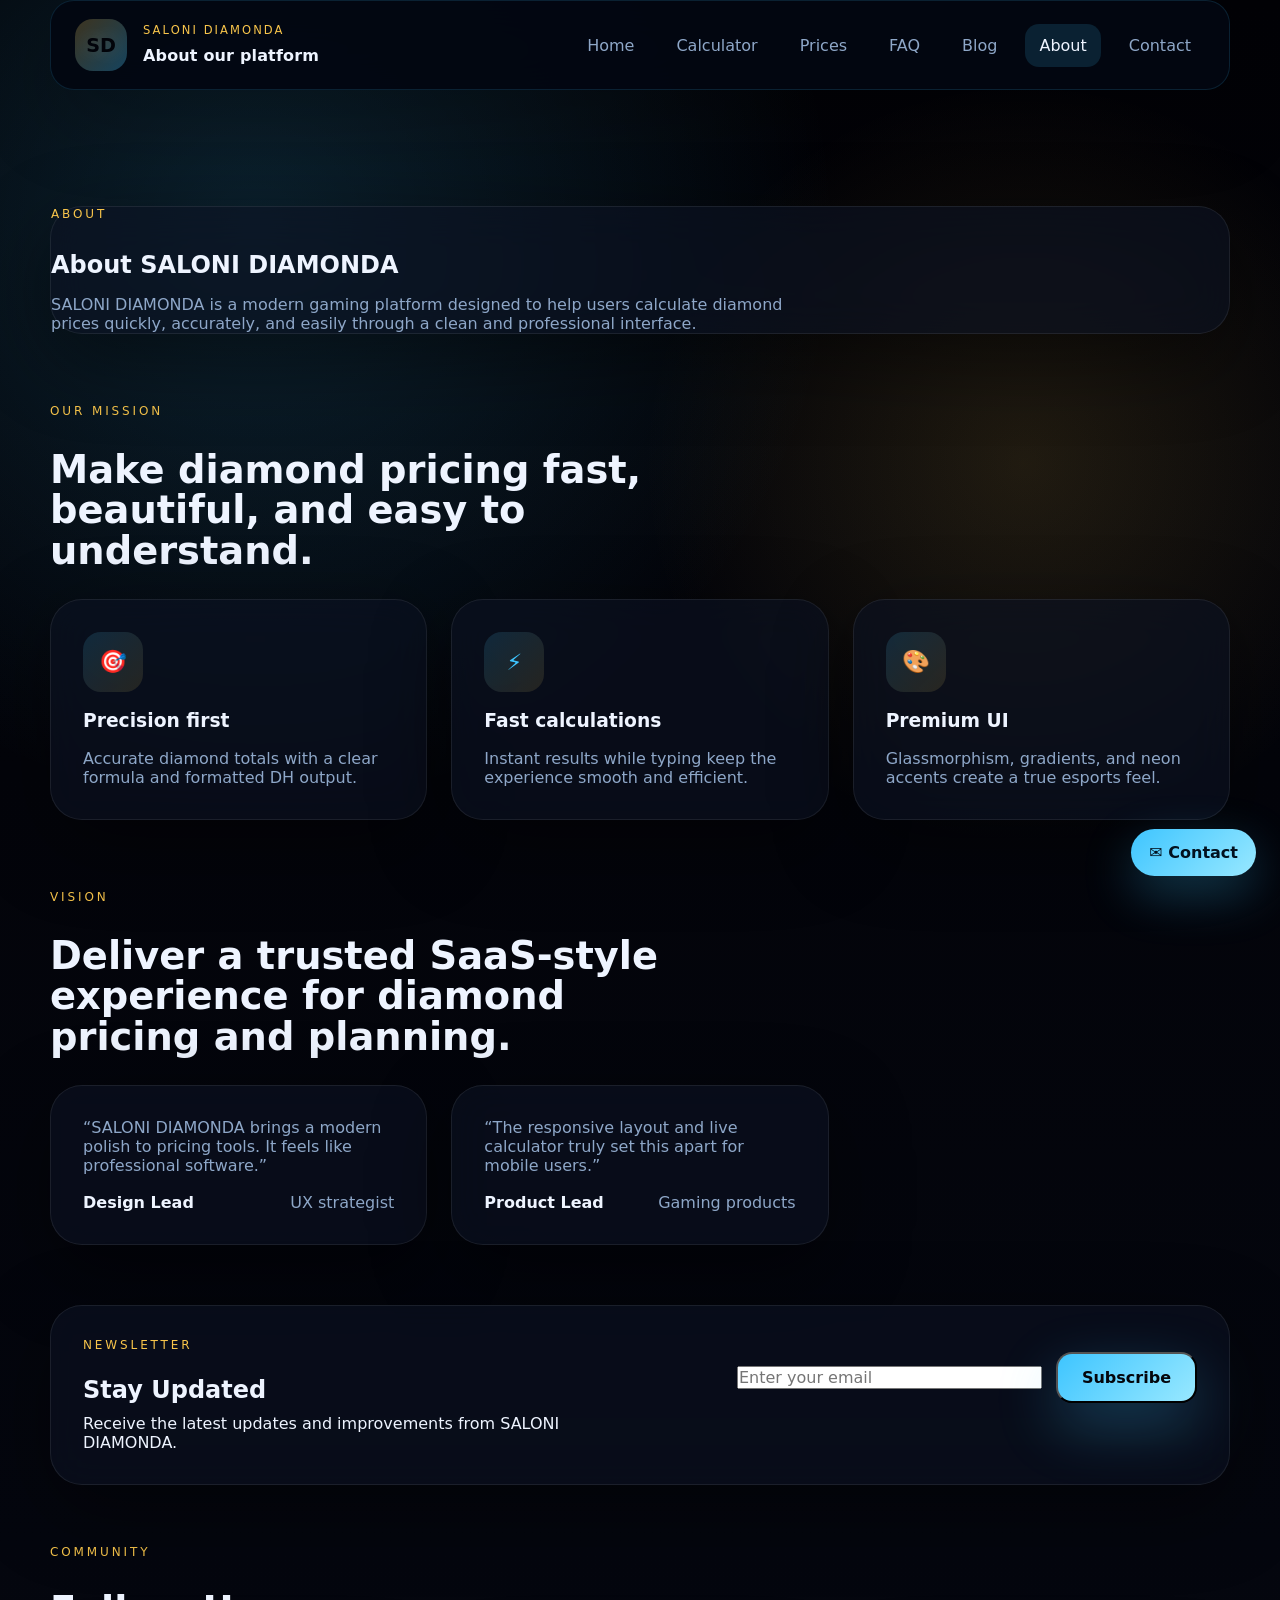
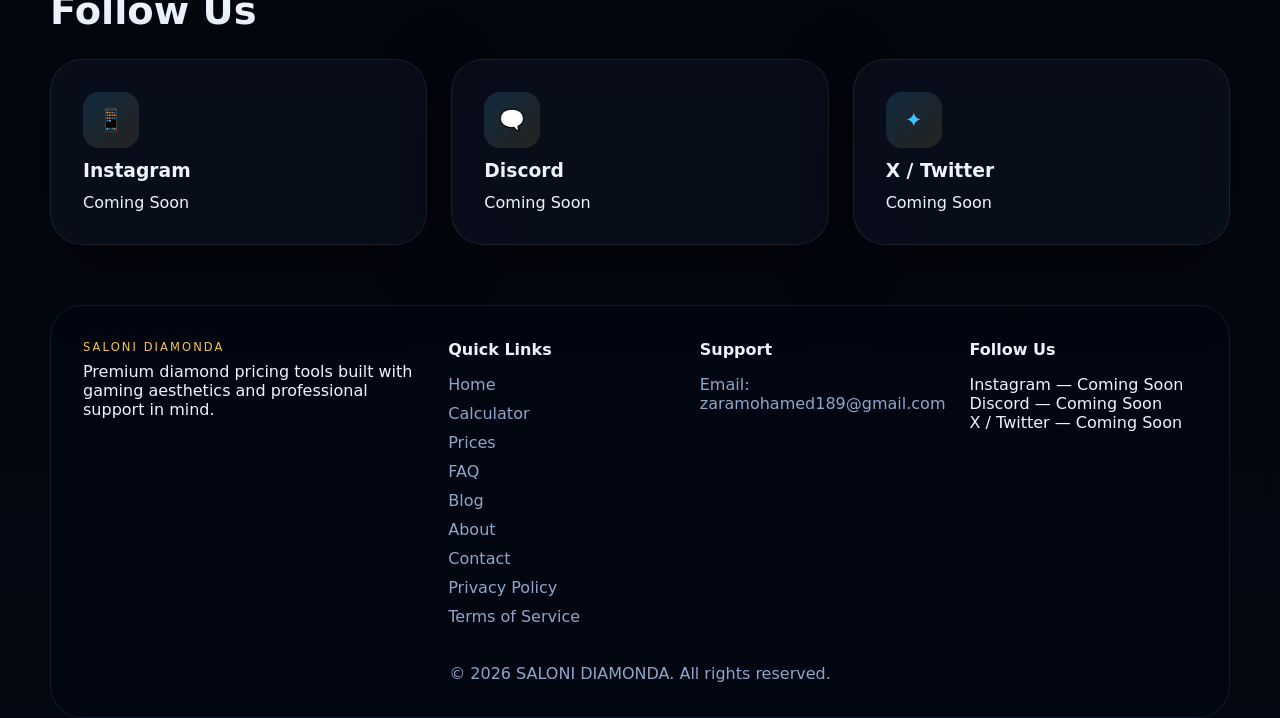
==== about.html @ 2b118fd1 "First website upload" ====
﻿<!DOCTYPE html>
<html lang="en">
<head>
  <meta charset="UTF-8">
  <meta name="viewport" content="width=device-width, initial-scale=1.0">
  <title>About SALONI DIAMONDA</title>
  <meta name="description" content="Learn about SALONI DIAMONDA, the premium gaming diamond pricing platform with live calculation and esports-inspired UX.">
  <meta property="og:title" content="About SALONI DIAMONDA">
  <meta property="og:description" content="Discover the premium diamond pricing experience built for gamers and traders.">
  <meta property="og:type" content="website">
  <link rel="stylesheet" href="css/style.css">
</head>
<body>
  <header class="site-header">
    <div class="brand-wrap">
      <div class="logo-icon">SD</div>
      <div>
        <p class="eyebrow">SALONI DIAMONDA</p>
        <h1 class="brand-title">About our platform</h1>
      </div>
    </div>
    <button class="nav-toggle" aria-label="Toggle navigation">Menu</button>
    <nav class="main-nav">
      <a href="index.html">Home</a>
      <a href="calculator.html">Calculator</a>
      <a href="index.html#pricing">Prices</a>
      <a href="index.html#faq">FAQ</a>
      <a href="index.html#blog">Blog</a>
      <a href="about.html" class="active">About</a>
      <a href="contact.html">Contact</a>
    </nav>
  </header>

  <main>
    <section class="section-block">
      <div class="page-banner glass-card">
        <span class="section-label">About</span>
        <h2>About SALONI DIAMONDA</h2>
        <p>SALONI DIAMONDA is a modern gaming platform designed to help users calculate diamond prices quickly, accurately, and easily through a clean and professional interface.</p>
      </div>
    </section>

    <section class="section-block">
      <div class="section-head">
        <span class="section-label">Our mission</span>
        <h2>Make diamond pricing fast, beautiful, and easy to understand.</h2>
      </div>
      <div class="feature-grid">
        <article class="feature-card glass-card">
          <div class="feature-icon">🎯</div>
          <h3>Precision first</h3>
          <p>Accurate diamond totals with a clear formula and formatted DH output.</p>
        </article>
        <article class="feature-card glass-card">
          <div class="feature-icon">⚡</div>
          <h3>Fast calculations</h3>
          <p>Instant results while typing keep the experience smooth and efficient.</p>
        </article>
        <article class="feature-card glass-card">
          <div class="feature-icon">🎨</div>
          <h3>Premium UI</h3>
          <p>Glassmorphism, gradients, and neon accents create a true esports feel.</p>
        </article>
      </div>
    </section>

    <section class="section-block">
      <div class="section-head">
        <span class="section-label">Vision</span>
        <h2>Deliver a trusted SaaS-style experience for diamond pricing and planning.</h2>
      </div>
      <div class="testimonial-grid">
        <article class="testimonial-card glass-card">
          <p>“SALONI DIAMONDA brings a modern polish to pricing tools. It feels like professional software.”</p>
          <div><strong>Design Lead</strong><span>UX strategist</span></div>
        </article>
        <article class="testimonial-card glass-card">
          <p>“The responsive layout and live calculator truly set this apart for mobile users.”</p>
          <div><strong>Product Lead</strong><span>Gaming products</span></div>
        </article>
      </div>
    </section>

    <section class="section-block newsletter-section">
      <div class="glass-card newsletter-card">
        <div>
          <span class="section-label">Newsletter</span>
          <h2>Stay Updated</h2>
          <p>Receive the latest updates and improvements from SALONI DIAMONDA.</p>
        </div>
        <form class="newsletter-form" aria-label="Newsletter subscription form">
          <input type="email" placeholder="Enter your email" required>
          <button type="submit" class="button button-primary">Subscribe</button>
          <p class="form-status" role="status" aria-live="polite"></p>
        </form>
      </div>
    </section>

    <section class="section-block follow-section">
      <div class="section-head">
        <span class="section-label">Community</span>
        <h2>Follow Us</h2>
      </div>
      <div class="social-grid">
        <article class="social-card glass-card">
          <div class="social-icon">📱</div>
          <h3>Instagram</h3>
          <p>Coming Soon</p>
        </article>
        <article class="social-card glass-card">
          <div class="social-icon">🗨️</div>
          <h3>Discord</h3>
          <p>Coming Soon</p>
        </article>
        <article class="social-card glass-card">
          <div class="social-icon">✦</div>
          <h3>X / Twitter</h3>
          <p>Coming Soon</p>
        </article>
      </div>
    </section>
  </main>

  <footer class="site-footer">
    <div class="footer-grid">
      <div>
        <p class="eyebrow">SALONI DIAMONDA</p>
        <p>Premium diamond pricing tools built with gaming aesthetics and professional support in mind.</p>
      </div>
      <div>
        <h4>Quick Links</h4>
        <a href="index.html">Home</a>
        <a href="calculator.html">Calculator</a>
        <a href="index.html#pricing">Prices</a>
        <a href="index.html#faq">FAQ</a>
        <a href="index.html#blog">Blog</a>
        <a href="about.html">About</a>
        <a href="contact.html">Contact</a>
        <a href="privacy.html">Privacy Policy</a>
        <a href="terms.html">Terms of Service</a>
      </div>
      <div>
        <h4>Support</h4>
        <p><a href="mailto:zaramohamed189@gmail.com">Email: zaramohamed189@gmail.com</a></p>
      </div>
      <div>
        <h4>Follow Us</h4>
        <p>Instagram — Coming Soon</p>
        <p>Discord — Coming Soon</p>
        <p>X / Twitter — Coming Soon</p>
      </div>
    </div>
    <p class="footer-copy">© 2026 SALONI DIAMONDA. All rights reserved.</p>
  </footer>

  <a class="floating-contact-btn" href="mailto:zaramohamed189@gmail.com" aria-label="Contact SALONI DIAMONDA">✉ Contact</a>

  <script src="js/script.js"></script>
</body>
</html>
---- css/style.css ----
﻿:root {
  --bg: #03050a;
  --surface: rgba(8, 14, 28, 0.9);
  --surface-strong: rgba(12, 19, 36, 0.98);
  --text: #eef4ff;
  --muted: #8ea7c8;
  --accent: #3ec5ff;
  --gold: #f8c54b;
  --border: rgba(62, 197, 255, 0.18);
  --glass: rgba(12, 18, 34, 0.62);
  --shadow: 0 24px 80px rgba(0, 0, 0, 0.45);
}

* {
  margin: 0;
  padding: 0;
  box-sizing: border-box;
}

html {
  scroll-behavior: smooth;
}

body {
  min-height: 100vh;
  color: var(--text);
  background: radial-gradient(circle at 20% 10%, rgba(62, 197, 255, 0.16), transparent 25%),
    radial-gradient(circle at 80% 20%, rgba(248, 197, 75, 0.12), transparent 18%),
    linear-gradient(180deg, #020206 0%, #050812 100%);
  font-family: Inter, system-ui, -apple-system, BlinkMacSystemFont, 'Segoe UI', sans-serif;
}

img {
  max-width: 100%;
  display: block;
}

a {
  color: inherit;
}

button,
input,
textarea {
  font: inherit;
}

button {
  cursor: pointer;
}

.site-header {
  position: sticky;
  top: 0;
  z-index: 99;
  display: flex;
  align-items: center;
  justify-content: space-between;
  gap: 1rem;
  padding: 18px 24px;
  width: min(1180px, calc(100% - 32px));
  margin: 0 auto;
  background: rgba(3, 7, 18, 0.94);
  border: 1px solid rgba(62, 197, 255, 0.14);
  border-radius: 24px;
  box-shadow: 0 30px 80px rgba(0, 0, 0, 0.22);
  backdrop-filter: blur(20px);
  transition: transform 0.25s ease, border-color 0.25s ease, background 0.25s ease;
}

.site-header.scrolled {
  transform: translateY(-1px);
  border-color: rgba(62, 197, 255, 0.24);
  background: rgba(2, 6, 15, 0.98);
}

.brand-wrap {
  display: flex;
  align-items: center;
  gap: 16px;
}

.logo-icon {
  width: 52px;
  height: 52px;
  border-radius: 18px;
  display: grid;
  place-items: center;
  background: linear-gradient(135deg, rgba(248, 197, 75, 0.24), rgba(62, 197, 255, 0.32));
  color: #02040a;
  font-size: 1.2rem;
  font-weight: 800;
  text-shadow: 0 0 20px rgba(255, 255, 255, 0.18);
}

.eyebrow {
  color: var(--gold);
  letter-spacing: 0.18em;
  text-transform: uppercase;
  font-size: 0.72rem;
  margin-bottom: 8px;
}

.brand-title {
  font-size: 1rem;
  line-height: 1.4;
  letter-spacing: 0.01em;
}

.main-nav {
  display: flex;
  align-items: center;
  gap: 14px;
  flex-wrap: wrap;
}

.main-nav a {
  padding: 12px 14px;
  color: var(--muted);
  text-decoration: none;
  border-radius: 14px;
  transition: background 0.25s ease, color 0.25s ease;
}

.main-nav a:hover,
.main-nav a.active {
  color: var(--text);
  background: rgba(62, 197, 255, 0.14);
}

.nav-toggle {
  display: none;
  border: none;
  padding: 10px 14px;
  border-radius: 14px;
  background: rgba(62, 197, 255, 0.12);
  color: var(--accent);
}

main {
  width: min(1180px, calc(100% - 32px));
  margin: 36px auto 60px;
  padding-top: 10px;
}

.section-label {
  display: inline-flex;
  align-items: center;
  color: var(--gold);
  letter-spacing: 0.24em;
  text-transform: uppercase;
  font-size: 0.75rem;
  margin-bottom: 14px;
}

.hero-section {
  display: grid;
  grid-template-columns: 1.05fr 0.95fr;
  gap: 30px;
  align-items: center;
  min-height: calc(100vh - 120px);
}

.glass-card {
  border-radius: 32px;
  background: var(--glass);
  border: 1px solid rgba(255, 255, 255, 0.08);
  box-shadow: var(--shadow);
  backdrop-filter: blur(20px);
}

.hero-copy,
.hero-visual,
.calculator-panel,
.result-panel,
.pricing-card,
.feature-card,
.testimonial-card,
.blog-card,
.contact-info,
.contact-form,
.newsletter-card,
.social-card,
.contact-card-preview {
  padding: 32px;
}

.hero-copy {
  display: grid;
  gap: 24px;
}

.hero-copy h2,
.section-head h2 {
  font-size: clamp(2.5rem, 3vw, 3.8rem);
  line-height: 1.05;
  max-width: 640px;
}

.hero-copy p,
.section-head p,
.feature-card p,
.pricing-card p,
.testimonial-card p,
.blog-card p,
.contact-info p,
.contact-form p,
.input-note,
.result-label,
.formula-note {
  color: var(--muted);
}

.hero-actions {
  display: flex;
  flex-wrap: wrap;
  gap: 14px;
}

.button {
  display: inline-flex;
  align-items: center;
  justify-content: center;
  gap: 10px;
  padding: 14px 24px;
  border-radius: 16px;
  text-decoration: none;
  font-weight: 600;
  transition: transform 0.22s ease, box-shadow 0.22s ease, background 0.22s ease;
}

.button:hover {
  transform: translateY(-2px);
}

.button-primary {
  background: linear-gradient(135deg, var(--accent), #98e8ff);
  color: #04060c;
  box-shadow: 0 22px 60px rgba(62, 197, 255, 0.28);
}

.button-secondary {
  background: rgba(255, 255, 255, 0.06);
  color: var(--text);
  border: 1px solid rgba(255, 255, 255, 0.08);
}

.hero-stats {
  display: grid;
  grid-template-columns: repeat(3, minmax(0, 1fr));
  gap: 16px;
}

.hero-stats li {
  padding: 18px 20px;
  border-radius: 22px;
  background: rgba(255, 255, 255, 0.05);
  border: 1px solid rgba(62, 197, 255, 0.08);
}

.hero-stats span {
  display: block;
  font-size: 1.5rem;
  font-weight: 700;
  margin-bottom: 8px;
  color: var(--text);
}

.hero-visual {
  position: relative;
  min-height: 520px;
}

.visual-glow,
.visual-spark {
  position: absolute;
  border-radius: 50%;
  filter: blur(48px);
}

.visual-glow {
  inset: -10% auto auto 12%;
  width: 240px;
  height: 240px;
  background: rgba(62, 197, 255, 0.2);
}

.visual-spark {
  right: 10px;
  bottom: 0;
  width: 150px;
  height: 150px;
  background: rgba(248, 197, 75, 0.18);
}

.visual-card {
  position: relative;
  overflow: hidden;
  height: 100%;
  display: grid;
  gap: 24px;
}

.card-header {
  display: flex;
  align-items: flex-start;
  justify-content: space-between;
  gap: 16px;
}

.card-header h3 {
  font-size: 1.6rem;
}

.badge {
  border-radius: 999px;
  padding: 10px 16px;
  color: #02040a;
  background: linear-gradient(135deg, #f8c54b, #3ec5ff);
  font-weight: 700;
}

.price-metrics {
  display: grid;
  grid-template-columns: repeat(3, minmax(0, 1fr));
  gap: 20px;
}

.price-metrics div {
  padding: 18px;
  border-radius: 22px;
  background: rgba(255, 255, 255, 0.05);
  border: 1px solid rgba(255, 255, 255, 0.08);
}

.price-metrics p {
  margin-bottom: 6px;
}

.price-metrics strong {
  font-size: 1.6rem;
  color: var(--text);
}

.visual-chart {
  position: relative;
  height: 120px;
  margin-top: 8px;
  background: linear-gradient(180deg, rgba(62, 197, 255, 0.1), transparent 70%);
  border-radius: 24px;
}

.visual-chart span {
  position: absolute;
  bottom: 18px;
  width: 10px;
  height: 40px;
  background: rgba(62, 197, 255, 0.8);
  border-radius: 999px;
  left: var(--left);
}

.scroll-indicator {
  margin: 24px auto;
  display: flex;
  align-items: center;
  justify-content: center;
  gap: 12px;
  color: var(--muted);
}

.scroll-indicator span {
  width: 18px;
  height: 18px;
  border-left: 2px solid var(--text);
  border-bottom: 2px solid var(--text);
  transform: rotate(-45deg);
  animation: scrollDown 1.4s ease infinite;
}

@keyframes scrollDown {
  0%, 100% { transform: translateY(0) rotate(-45deg); }
  50% { transform: translateY(8px) rotate(-45deg); }
}

.section-block {
  margin-top: 70px;
}

.section-head {
  display: grid;
  gap: 18px;
  margin-bottom: 28px;
}

.section-head h2 {
  font-size: clamp(2rem, 3vw, 3.2rem);
  line-height: 1.05;
}

.calculator-grid {
  display: grid;
  grid-template-columns: 1fr 1fr;
  gap: 28px;
}

.input-group {
  display: grid;
  gap: 12px;
}

.input-group label {
  font-weight: 600;
}

.input-group input,
.input-group textarea {
  width: 100%;
  padding: 18px 20px;
  border-radius: 18px;
  border: 1px solid rgba(255, 255, 255, 0.12);
  background: rgba(255, 255, 255, 0.05);
  color: var(--text);
  outline: none;
  transition: border-color 0.22s ease, transform 0.22s ease, box-shadow 0.22s ease;
}

.input-group input:focus,
.input-group textarea:focus {
  border-color: rgba(62, 197, 255, 0.4);
  box-shadow: 0 0 0 4px rgba(62, 197, 255, 0.12);
}

.input-note {
  font-size: 0.95rem;
}

.button-row {
  display: flex;
  gap: 16px;
  flex-wrap: wrap;
}

.result-panel {
  display: grid;
  gap: 18px;
}

.result-label {
  font-weight: 700;
}

.result-box {
  padding: 36px 24px;
  border-radius: 24px;
  background: rgba(255, 255, 255, 0.05);
  border: 1px solid rgba(255, 255, 255, 0.1);
  color: var(--text);
  font-size: clamp(2rem, 3vw, 3.4rem);
  font-weight: 700;
  display: flex;
  align-items: center;
  justify-content: center;
  min-height: 140px;
}

.result-box.error {
  border-color: rgba(248, 197, 75, 0.45);
}

.result-box.pulse {
  animation: pulseResult 0.4s ease;
}

@keyframes pulseResult {
  0% { transform: scale(1); }
  50% { transform: scale(1.02); }
  100% { transform: scale(1); }
}

.error-text {
  color: #ff7a7a;
  min-height: 1.2rem;
}

.formula-note {
  font-size: 0.95rem;
}

.pricing-grid,
.feature-grid,
.testimonial-grid,
.blog-grid,
.contact-grid {
  display: grid;
  gap: 24px;
}

.pricing-grid {
  grid-template-columns: repeat(3, minmax(0, 1fr));
}

.pricing-card {
  display: grid;
  gap: 22px;
}

.pricing-card h3 {
  font-size: 1.85rem;
}

.pricing-card .price {
  font-size: 2.4rem;
  font-weight: 700;
}

.pricing-card ul {
  list-style: none;
  display: grid;
  gap: 12px;
}

.pricing-card li::before {
  content: '•';
  margin-right: 10px;
  color: var(--accent);
}

.pricing-card.featured {
  border-color: rgba(248, 197, 75, 0.24);
}

.plan-tag {
  display: inline-flex;
  align-items: center;
  justify-content: center;
  padding: 10px 16px;
  border-radius: 999px;
  background: rgba(248, 197, 75, 0.16);
  color: var(--gold);
  font-size: 0.85rem;
  font-weight: 700;
}

.ad-slot {
  margin-top: 50px;
  width: min(1180px, calc(100% - 32px));
  height: 120px;
  margin-left: auto;
  margin-right: auto;
  border-radius: 28px;
  display: grid;
  place-items: center;
  color: var(--muted);
  background: rgba(255, 255, 255, 0.04);
  border: 1px dashed rgba(255, 255, 255, 0.12);
  text-transform: uppercase;
  letter-spacing: 0.18em;
}

.feature-grid {
  grid-template-columns: repeat(3, minmax(0, 1fr));
}

.feature-card {
  display: grid;
  gap: 18px;
}

.feature-icon {
  width: 60px;
  height: 60px;
  display: grid;
  place-items: center;
  border-radius: 18px;
  background: linear-gradient(135deg, rgba(62, 197, 255, 0.15), rgba(248, 197, 75, 0.12));
  color: var(--accent);
  font-size: 1.4rem;
}

.faq-list {
  display: grid;
  gap: 18px;
}

.faq-item {
  overflow: hidden;
  border-radius: 24px;
  background: rgba(255, 255, 255, 0.04);
  border: 1px solid rgba(255, 255, 255, 0.08);
}

.faq-question {
  width: 100%;
  display: flex;
  align-items: center;
  justify-content: space-between;
  padding: 22px 28px;
  background: transparent;
  border: none;
  color: var(--text);
  font-size: 1rem;
  font-weight: 700;
}

.faq-question span {
  font-size: 1.3rem;
}

.faq-answer {
  max-height: 0;
  padding: 0 28px;
  transition: max-height 0.32s ease, padding 0.32s ease;
}

.faq-answer p {
  margin: 0 0 18px;
}

.faq-item.open .faq-answer {
  max-height: 180px;
  padding: 0 28px 18px;
}

.testimonial-grid {
  grid-template-columns: repeat(3, minmax(0, 1fr));
}

.testimonial-card {
  display: grid;
  gap: 18px;
}

.testimonial-card div {
  display: flex;
  align-items: center;
  justify-content: space-between;
  gap: 10px;
}

.testimonial-card strong {
  font-weight: 700;
}

.testimonial-card span {
  color: var(--muted);
}

.blog-grid {
  grid-template-columns: repeat(3, minmax(0, 1fr));
}

.blog-card span {
  color: var(--gold);
  font-weight: 700;
}

.blog-card h3 {
  font-size: 1.45rem;
}

.link-arrow {
  display: inline-flex;
  align-items: center;
  gap: 8px;
  margin-top: 10px;
  color: var(--accent);
  font-weight: 700;
}

.contact-grid {
  grid-template-columns: 1fr 1fr;
}

.contact-info {
  display: grid;
  gap: 20px;
}

.contact-meta {
  display: grid;
  gap: 14px;
}

.contact-meta div strong {
  display: block;
  margin-bottom: 4px;
}

.contact-form {
  display: grid;
  gap: 18px;
}

.site-footer {
  width: min(1180px, calc(100% - 32px));
  margin: 0 auto;
  padding: 34px 32px;
  border-radius: 32px;
  background: rgba(3, 7, 18, 0.94);
  border: 1px solid rgba(62, 197, 255, 0.12);
  display: grid;
  gap: 28px;
}

.footer-grid {
  display: grid;
  grid-template-columns: 1.5fr 1fr 1fr 1fr;
  gap: 24px;
}

.footer-grid h4 {
  margin-bottom: 16px;
}

.footer-grid a {
  display: block;
  margin-bottom: 10px;
  color: var(--muted);
}

.footer-copy {
  color: var(--muted);
  text-align: center;
}

.page-banner {
  display: grid;
  gap: 16px;
}

.page-banner p {
  color: var(--muted);
  max-width: 760px;
}

.contact-hero {
  display: grid;
  grid-template-columns: 1.2fr 0.8fr;
  gap: 24px;
  align-items: center;
}

.contact-card-preview {
  display: grid;
  gap: 14px;
  justify-items: start;
  background: rgba(255, 255, 255, 0.04);
}

.contact-card-preview a {
  color: var(--accent);
  font-weight: 700;
  text-decoration: none;
}

.contact-icon {
  width: 64px;
  height: 64px;
  display: grid;
  place-items: center;
  border-radius: 18px;
  background: linear-gradient(135deg, rgba(62, 197, 255, 0.18), rgba(248, 197, 75, 0.12));
  color: var(--accent);
  font-size: 1.6rem;
}

.newsletter-section {
  margin-top: 60px;
}

.newsletter-card {
  display: flex;
  align-items: center;
  justify-content: space-between;
  gap: 24px;
  flex-wrap: wrap;
}

.newsletter-card > div {
  display: grid;
  gap: 10px;
  max-width: 520px;
}

.newsletter-form {
  display: flex;
  align-items: center;
  gap: 14px;
  flex-wrap: wrap;
  width: min(100%, 460px);
}

.newsletter-form input {
  flex: 1;
  min-width: 220px;
}

.form-status {
  width: 100%;
  min-height: 1.3rem;
  color: var(--gold);
  font-weight: 600;
}

.follow-section {
  margin-top: 60px;
}

.social-grid {
  display: grid;
  grid-template-columns: repeat(3, minmax(0, 1fr));
  gap: 24px;
}

.social-card {
  display: grid;
  gap: 12px;
  justify-items: start;
}

.social-icon {
  width: 56px;
  height: 56px;
  display: grid;
  place-items: center;
  border-radius: 16px;
  background: linear-gradient(135deg, rgba(62, 197, 255, 0.16), rgba(248, 197, 75, 0.12));
  color: var(--accent);
  font-size: 1.3rem;
}

.floating-contact-btn {
  position: fixed;
  right: 24px;
  bottom: 24px;
  z-index: 120;
  display: inline-flex;
  align-items: center;
  justify-content: center;
  gap: 8px;
  padding: 14px 18px;
  border-radius: 999px;
  text-decoration: none;
  font-weight: 700;
  background: linear-gradient(135deg, var(--accent), #98e8ff);
  color: #02111f;
  box-shadow: 0 18px 50px rgba(62, 197, 255, 0.28);
}

.floating-contact-btn:hover {
  transform: translateY(-2px);
}

.footer-grid a {
  text-decoration: none;
}

.footer-grid a:hover {
  color: var(--text);
}

@media (max-width: 1060px) {
  .hero-section,
  .calculator-grid,
  .pricing-grid,
  .feature-grid,
  .testimonial-grid,
  .blog-grid,
  .contact-grid,
  .footer-grid,
  .social-grid,
  .contact-hero {
    grid-template-columns: 1fr;
  }

  .hero-visual {
    min-height: 420px;
  }
}

@media (max-width: 760px) {
  .site-header {
    flex-direction: column;
    align-items: stretch;
  }

  .main-nav {
    display: none;
    flex-direction: column;
    gap: 12px;
    width: 100%;
    padding-top: 14px;
  }

  .main-nav.show {
    display: flex;
  }

  .nav-toggle {
    display: inline-flex;
  }

  .hero-section {
    grid-template-columns: 1fr;
  }

  .hero-copy h2,
  .section-head h2 {
    font-size: clamp(2rem, 7vw, 2.8rem);
  }
}

@media (max-width: 520px) {
  .site-header {
    padding: 16px;
  }

  .hero-copy,
  .hero-visual,
  .glass-card,
  .section-head,
  .site-footer {
    padding: 22px;
  }

  .hero-stats {
    grid-template-columns: 1fr;
  }

  .visual-chart {
    height: 96px;
  }

  .result-box {
    padding: 28px 20px;
    font-size: 2rem;
  }
}
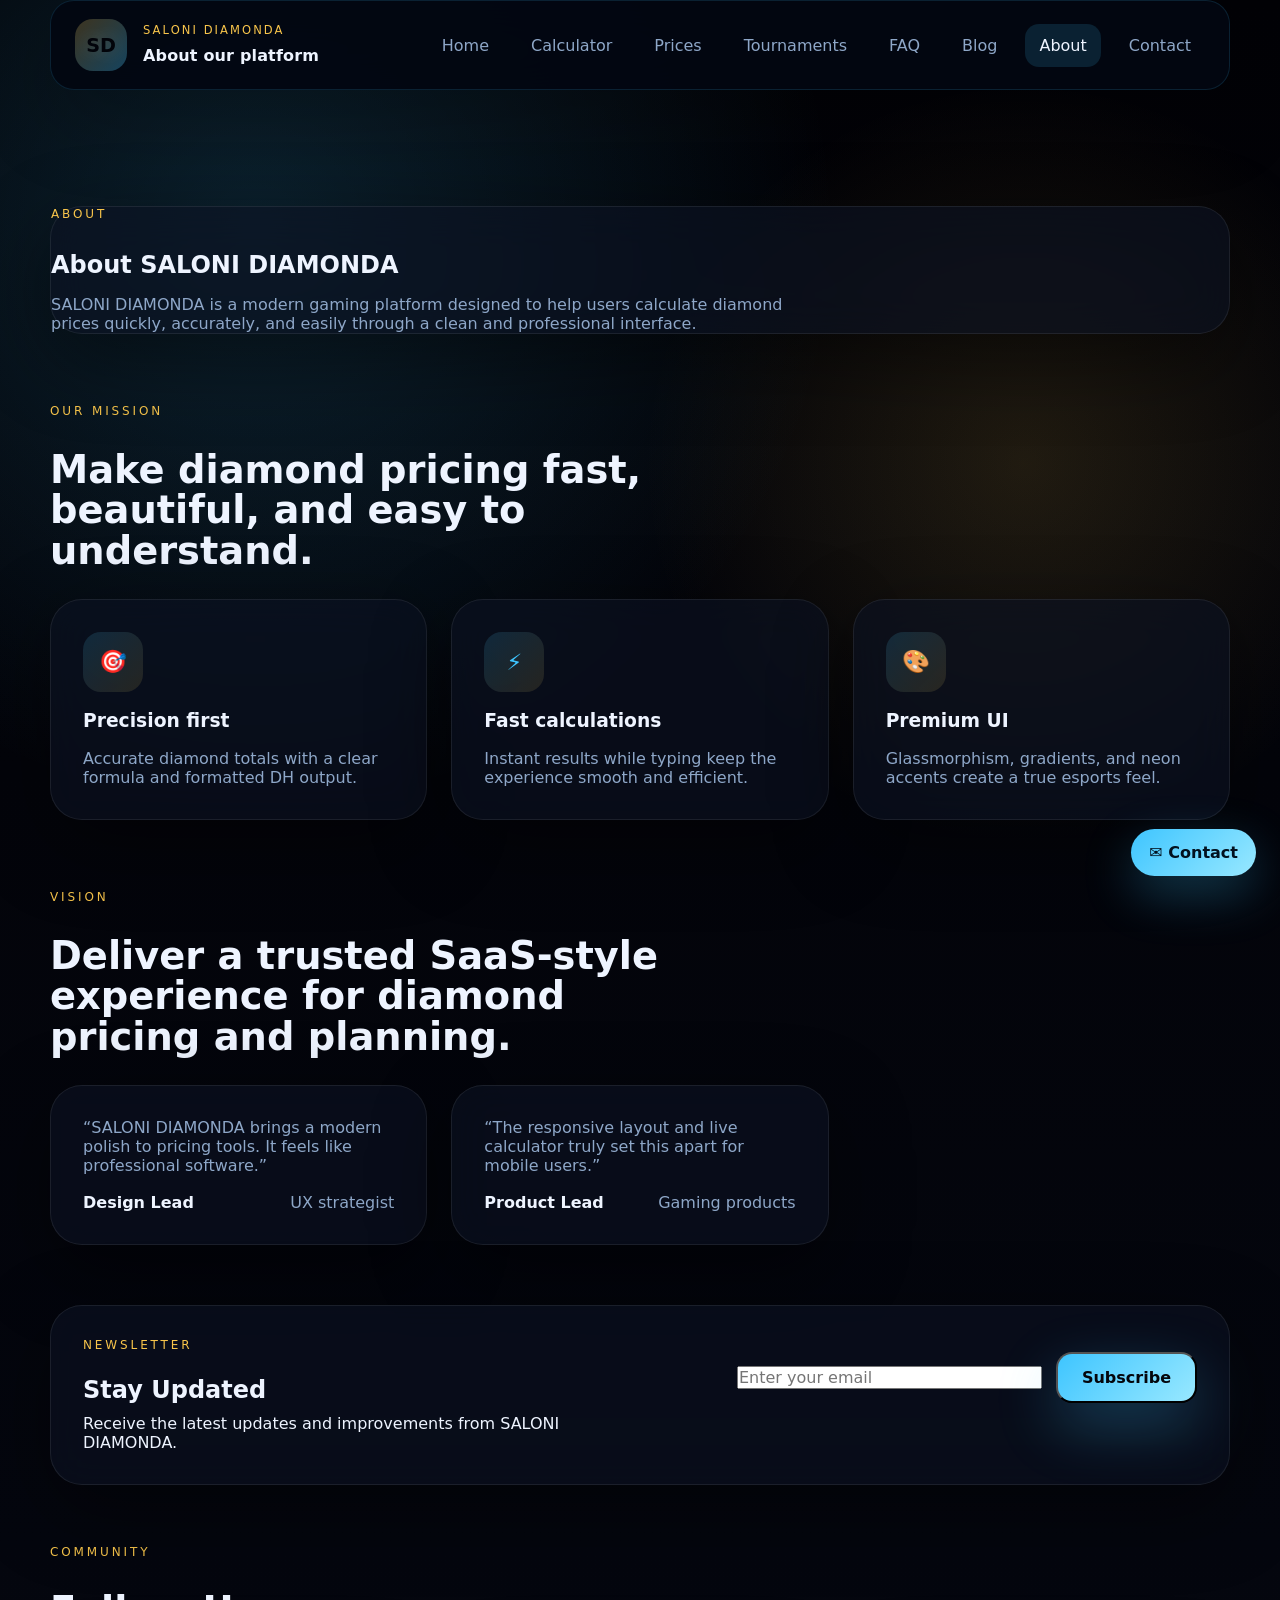
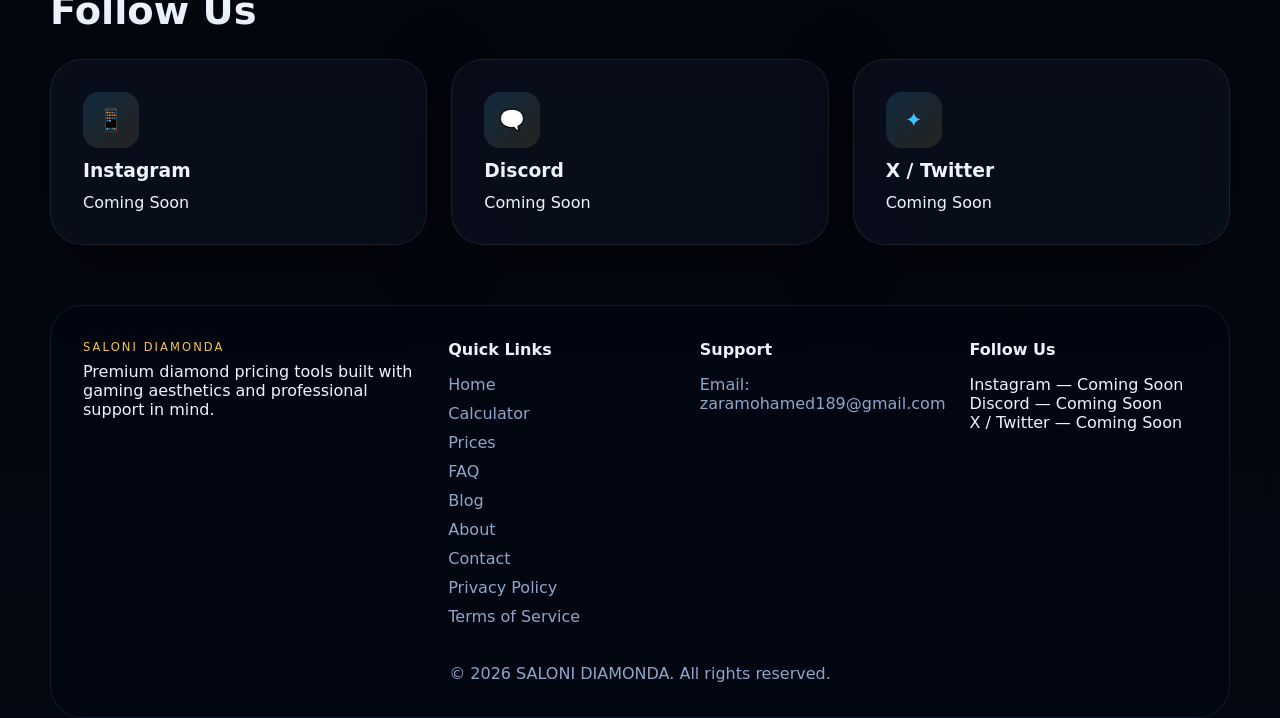
==== commit 7af1ee0e: "Add tournaments page via AI assist" ====
--- a/about.html
+++ b/about.html
@@ -24,6 +24,7 @@
       <a href="index.html">Home</a>
       <a href="calculator.html">Calculator</a>
       <a href="index.html#pricing">Prices</a>
+      <a href="tournaments.html" class="nav-link">Tournaments</a>
       <a href="index.html#faq">FAQ</a>
       <a href="index.html#blog">Blog</a>
       <a href="about.html" class="active">About</a>
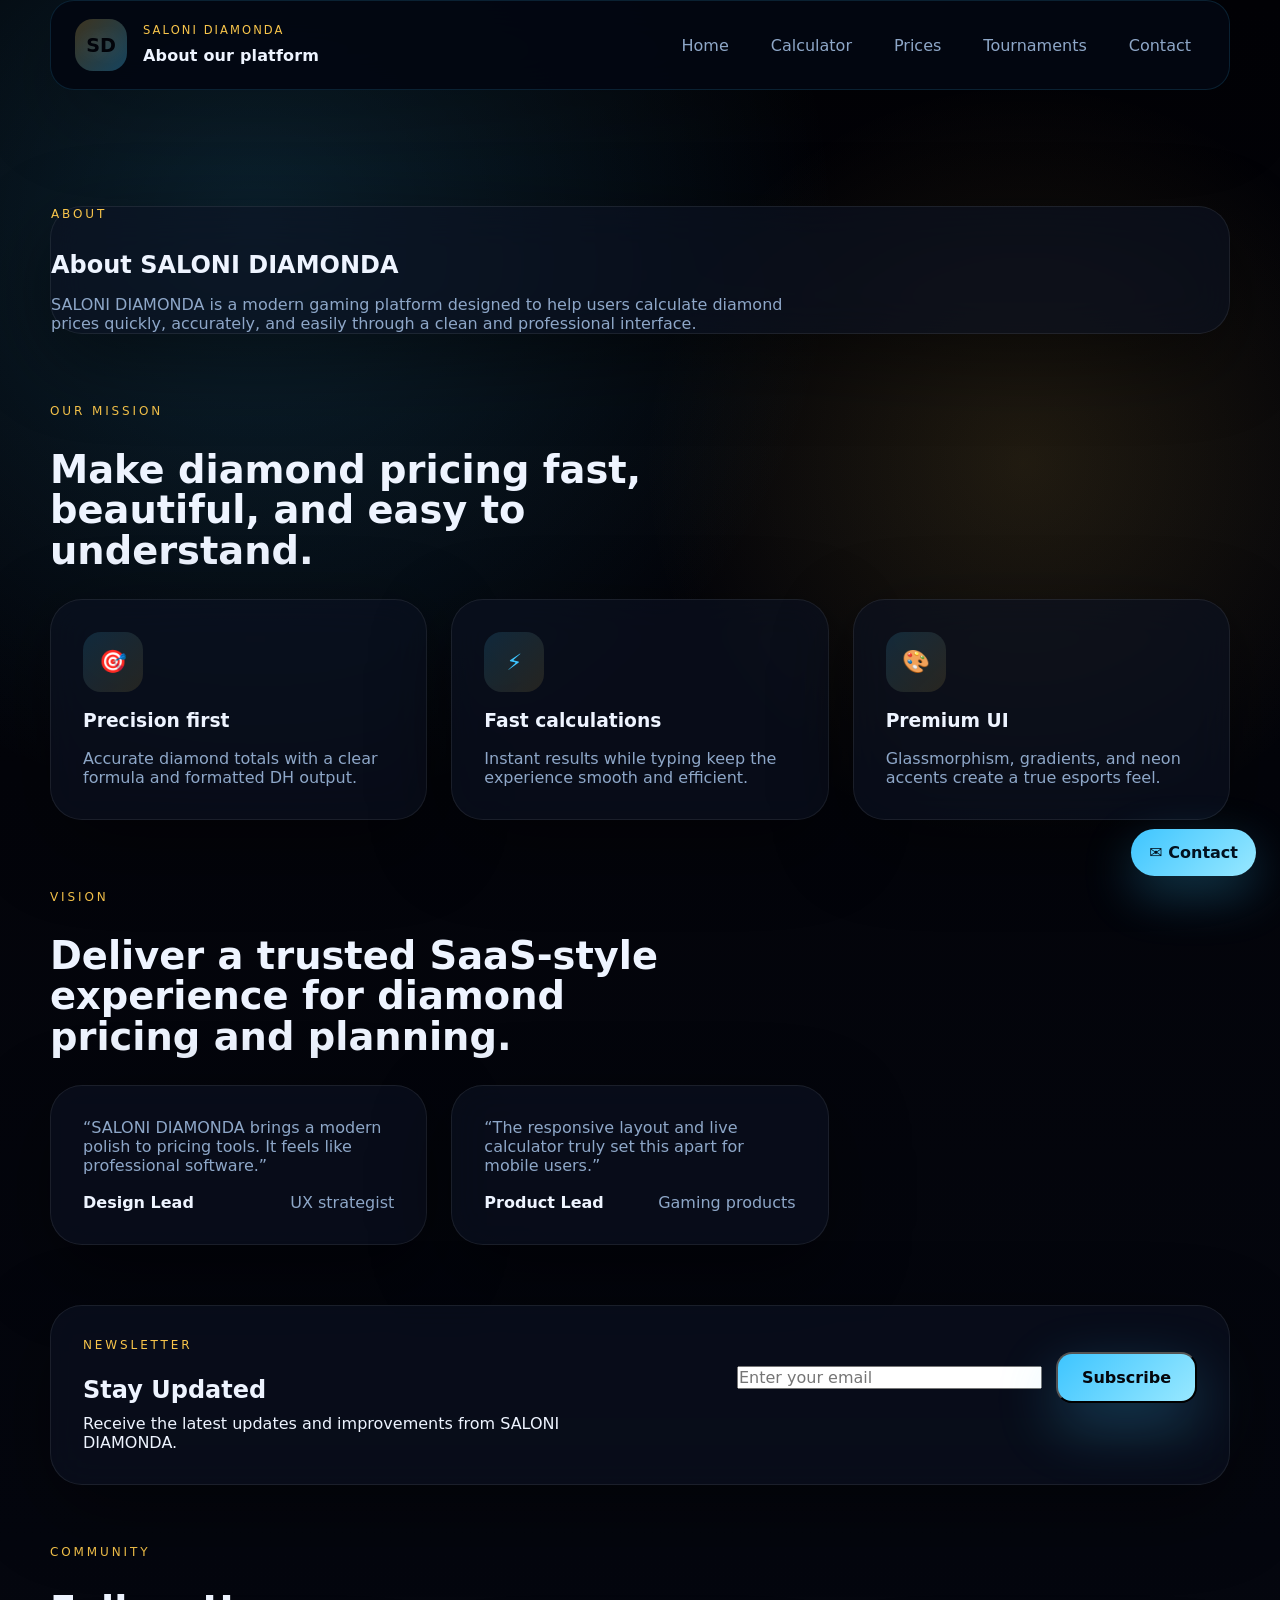
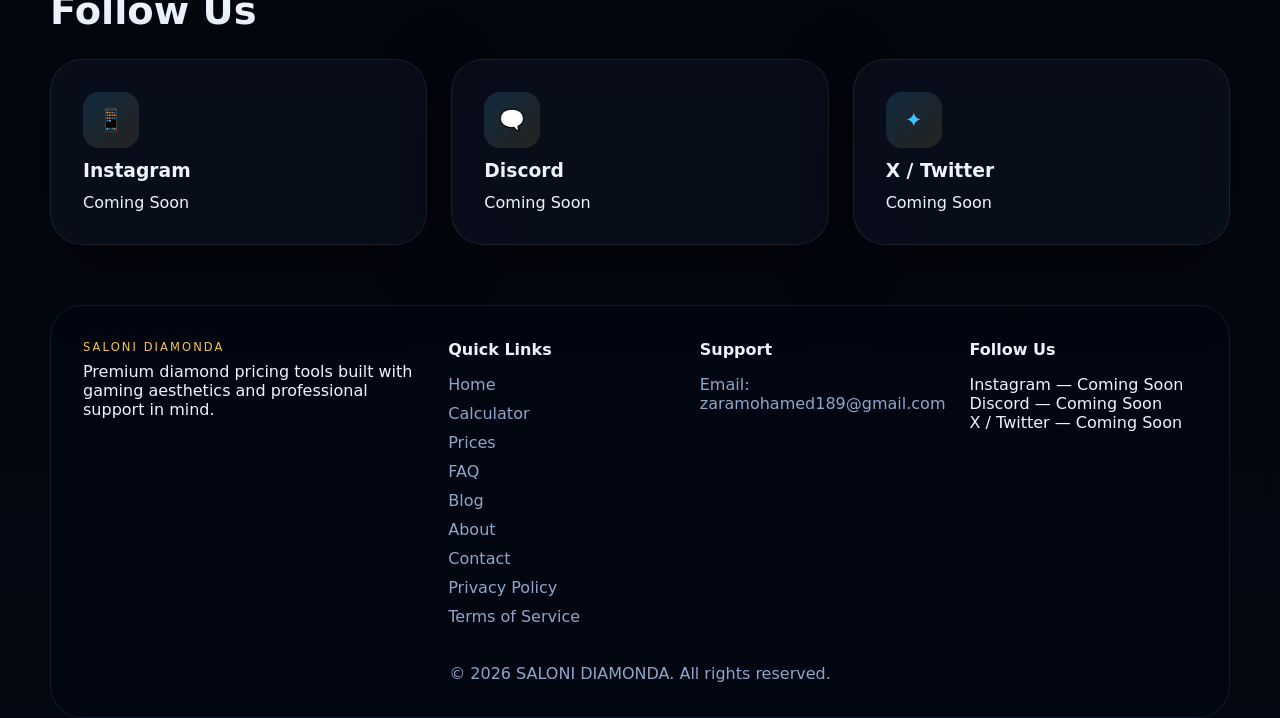
==== commit 020125ea: "Clean up navbar by removing FAQ, Blog, and About links" ====
--- a/about.html
+++ b/about.html
@@ -25,9 +25,6 @@
       <a href="calculator.html">Calculator</a>
       <a href="index.html#pricing">Prices</a>
       <a href="tournaments.html" class="nav-link">Tournaments</a>
-      <a href="index.html#faq">FAQ</a>
-      <a href="index.html#blog">Blog</a>
-      <a href="about.html" class="active">About</a>
       <a href="contact.html">Contact</a>
     </nav>
   </header>
